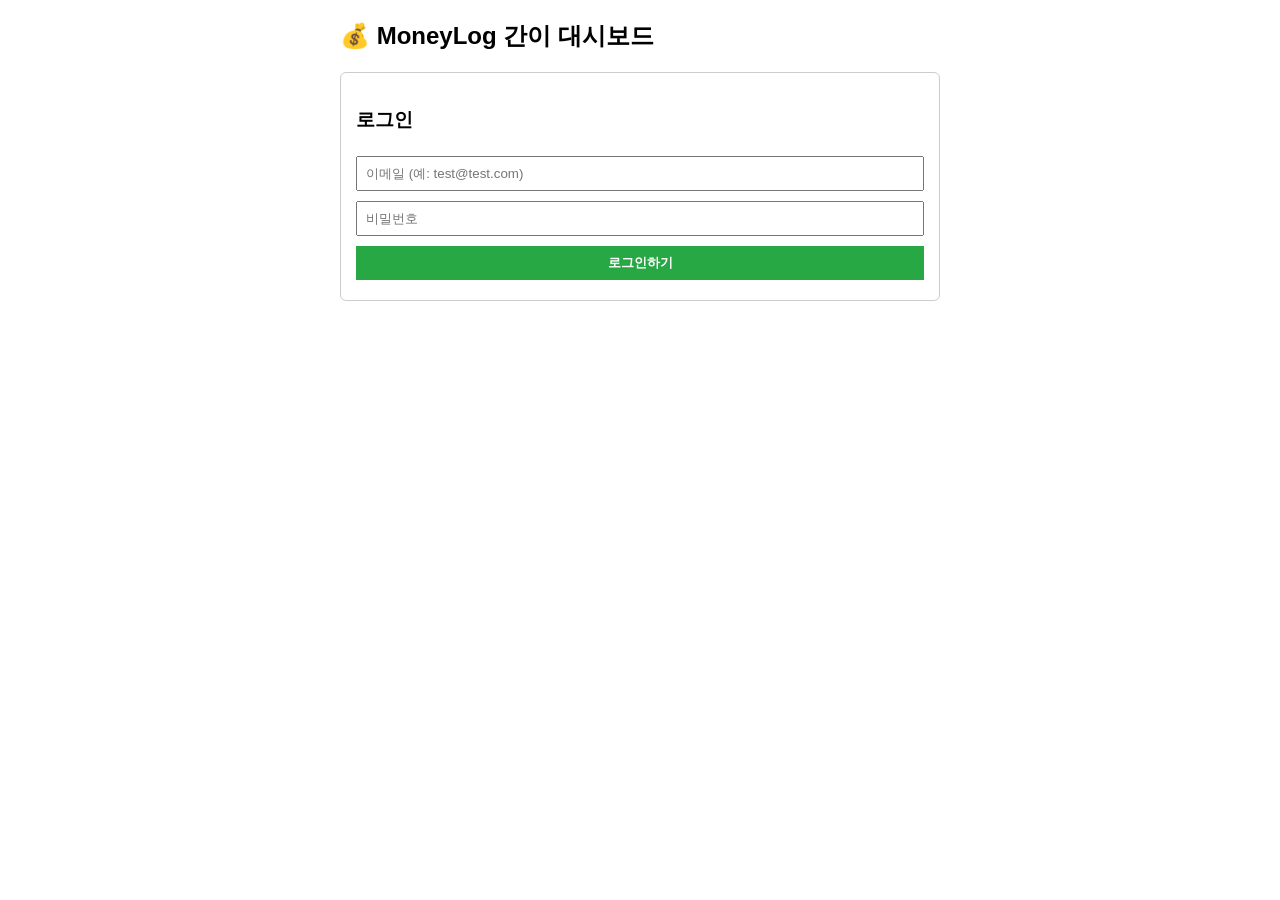
==== src/main/resources/static/index.html @ fb9a7bb3 "feat: 배포를 위한 Dockerfile 및 docker-compose 설정 추가" ====
<!DOCTYPE html>
<html lang="ko">
<head>
    <meta charset="UTF-8">
    <title>MoneyLog - 가계부</title>
    <style>
        body { font-family: sans-serif; max-width: 600px; margin: 20px auto; padding: 0 10px; }
        .box { border: 1px solid #ccc; padding: 15px; margin-bottom: 20px; border-radius: 6px; }
        input, select, button { margin: 5px 0; padding: 8px; width: 100%; box-sizing: border-box; }
        button { background-color: #28a745; color: white; border: none; font-weight: bold; cursor: pointer; }
        table { width: 100%; border-collapse: collapse; margin-top: 10px; }
        th, td { border: 1px solid #ddd; padding: 8px; text-align: left; }
        .hidden { display: none; }
    </style>
</head>
<body>
<h2>💰 MoneyLog 간이 대시보드</h2>

<!-- 1. 로그인 폼 -->
<div id="login-section" class="box">
    <h3>로그인</h3>
    <input type="email" id="login-email" placeholder="이메일 (예: test@test.com)">
    <input type="password" id="login-password" placeholder="비밀번호">
    <button onclick="login()">로그인하기</button>
</div>

<!-- 2. 메인 서비스 영역 (로그인 후 표시) -->
<div id="main-section" class="box hidden">
    <h3>거래 내역 추가</h3>
    <select id="tx-type">
        <option value="EXPENSE">지출</option>
        <option value="INCOME">수입</option>
    </select>
    <input type="number" id="tx-amount" placeholder="금액 (원)">
    <input type="number" id="tx-category" placeholder="카테고리 ID (예: 1)">
    <input type="text" id="tx-desc" placeholder="내용 (선택)">
    <input type="date" id="tx-date">
    <button onclick="createTransaction()">등록하기</button>

    <h3>거래 내역 목록</h3>
    <button onclick="fetchMonthlyStats()" style="background-color: #007bff;">목록/통계 새로고침</button>
    <table>
        <thead>
        <tr><th>날짜</th><th>유형</th><th>금액</th><th>카테고리</th><th>내용</th></tr>
        </thead>
        <tbody id="tx-list"></tbody>
    </table>
</div>

<script>
    let token = localStorage.getItem('accessToken') || '';

    if(token) showMain();

    async function login() {
        const email = document.getElementById('login-email').value;
        const password = document.getElementById('login-password').value;
        const res = await fetch('/api/auth/login', {
            method: 'POST',
            headers: { 'Content-Type': 'application/json' },
            body: JSON.stringify({ email, password })
        });
        const result = await res.json();
        if(result.success) {
            token = result.data.accessToken;
            localStorage.setItem('accessToken', token);
            showMain();
        } else {
            alert('로그인 실패: ' + result.message);
        }
    }

    function showMain() {
        document.getElementById('login-section').classList.add('hidden');
        document.getElementById('main-section').classList.remove('hidden');
        document.getElementById('tx-date').valueAsDate = new Date();
        fetchMonthlyStats();
    }

    async function createTransaction() {
        const payload = {
            type: document.getElementById('tx-type').value,
            amount: parseInt(document.getElementById('tx-amount').value),
            categoryId: parseInt(document.getElementById('tx-category').value),
            description: document.getElementById('tx-desc').value,
            transactionDate: document.getElementById('tx-date').value
        };
        const res = await fetch('/api/transactions', {
            method: 'POST',
            headers: {
                'Content-Type': 'application/json',
                'Authorization': 'Bearer ' + token
            },
            body: JSON.stringify(payload)
        });
        const result = await res.json();
        if(result.success) {
            alert('등록 완료!');
            fetchMonthlyStats();
        } else {
            alert('등록 실패: ' + result.message);
        }
    }

    async function fetchMonthlyStats() {
        const ym = new Date().toISOString().slice(0,7);
        const res = await fetch(`/api/statistics/monthly?yearMonth=${ym}`, {
            headers: { 'Authorization': 'Bearer ' + token }
        });
        const result = await res.json();
        if(result.success) {
            const tbody = document.getElementById('tx-list');
            tbody.innerHTML = '';
            // 간이 목록 표출
            if(result.data.categoryStats) {
                result.data.categoryStats.forEach(item => {
                    tbody.innerHTML += `<tr><td>${ym}</td><td>-</td><td>${item.amount}원</td><td>${item.categoryName}</td><td>${item.percentage}%</td></tr>`;
                });
            }
        }
    }
</script>
</body>
</html>
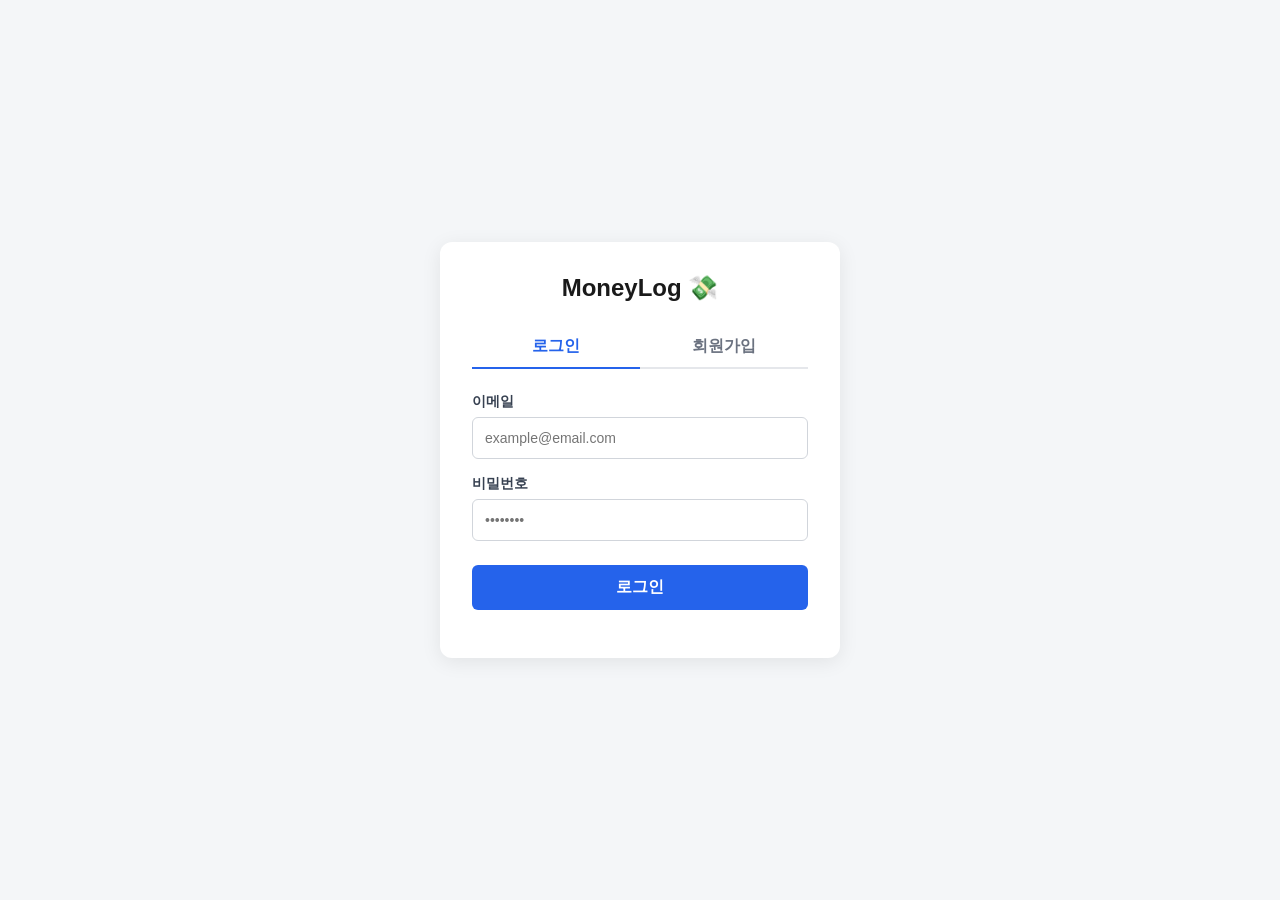
==== commit 8c92764f: "ci: GitHub Actions CI/CD 워크플로우 추가" ====
--- a/src/main/resources/static/index.html
+++ b/src/main/resources/static/index.html
@@ -2,123 +2,264 @@
 <html lang="ko">
 <head>
     <meta charset="UTF-8">
-    <title>MoneyLog - 가계부</title>
+    <meta name="viewport" content="width=device-width, initial-scale=1.0">
+    <title>Moneylog - 서비스 시작하기</title>
     <style>
-        body { font-family: sans-serif; max-width: 600px; margin: 20px auto; padding: 0 10px; }
-        .box { border: 1px solid #ccc; padding: 15px; margin-bottom: 20px; border-radius: 6px; }
-        input, select, button { margin: 5px 0; padding: 8px; width: 100%; box-sizing: border-box; }
-        button { background-color: #28a745; color: white; border: none; font-weight: bold; cursor: pointer; }
-        table { width: 100%; border-collapse: collapse; margin-top: 10px; }
-        th, td { border: 1px solid #ddd; padding: 8px; text-align: left; }
+        * {
+            box-sizing: border-box;
+            margin: 0;
+            padding: 0;
+            font-family: -apple-system, BlinkMacSystemFont, "Segoe UI", Roboto, sans-serif;
+        }
+
+        body {
+            background-color: #f4f6f8;
+            display: flex;
+            justify-content: center;
+            align-items: center;
+            min-height: 100vh;
+        }
+
+        .card {
+            background: #ffffff;
+            border-radius: 12px;
+            box-shadow: 0 4px 20px rgba(0, 0, 0, 0.08);
+            width: 100%;
+            max-width: 400px;
+            padding: 32px;
+        }
+
+        .title {
+            text-align: center;
+            font-size: 24px;
+            font-weight: 700;
+            color: #1a1a1a;
+            margin-bottom: 24px;
+        }
+
+        .tabs {
+            display: flex;
+            border-bottom: 2px solid #e5e7eb;
+            margin-bottom: 24px;
+        }
+
+        .tab-btn {
+            flex: 1;
+            padding: 10px;
+            background: none;
+            border: none;
+            font-size: 16px;
+            font-weight: 600;
+            color: #6b7280;
+            cursor: pointer;
+            text-align: center;
+        }
+
+        .tab-btn.active {
+            color: #2563eb;
+            border-bottom: 2px solid #2563eb;
+            margin-bottom: -2px;
+        }
+
+        .form-group {
+            margin-bottom: 16px;
+        }
+
+        .form-group label {
+            display: block;
+            font-size: 14px;
+            font-weight: 600;
+            color: #374151;
+            margin-bottom: 6px;
+        }
+
+        .form-group input {
+            width: 100%;
+            padding: 12px;
+            border: 1px solid #d1d5db;
+            border-radius: 6px;
+            font-size: 14px;
+            outline: none;
+            transition: border-color 0.2s;
+        }
+
+        .form-group input:focus {
+            border-color: #2563eb;
+        }
+
+        .submit-btn {
+            width: 100%;
+            padding: 12px;
+            background-color: #2563eb;
+            color: white;
+            border: none;
+            border-radius: 6px;
+            font-size: 16px;
+            font-weight: 600;
+            cursor: pointer;
+            margin-top: 8px;
+            transition: background-color 0.2s;
+        }
+
+        .submit-btn:hover {
+            background-color: #1d4ed8;
+        }
+
+        .message {
+            margin-top: 16px;
+            font-size: 14px;
+            text-align: center;
+        }
+
+        .message.error { color: #dc2626; }
+        .message.success { color: #16a34a; }
+
         .hidden { display: none; }
     </style>
 </head>
 <body>
-<h2>💰 MoneyLog 간이 대시보드</h2>
-
-<!-- 1. 로그인 폼 -->
-<div id="login-section" class="box">
-    <h3>로그인</h3>
-    <input type="email" id="login-email" placeholder="이메일 (예: test@test.com)">
-    <input type="password" id="login-password" placeholder="비밀번호">
-    <button onclick="login()">로그인하기</button>
+
+<div class="card">
+    <div class="title">MoneyLog 💸</div>
+
+    <!-- 탭 버튼 -->
+    <div class="tabs">
+        <button class="tab-btn active" id="loginTab" onclick="switchTab('login')">로그인</button>
+        <button class="tab-btn" id="signupTab" onclick="switchTab('signup')">회원가입</button>
+    </div>
+
+    <!-- 로그인 폼 -->
+    <form id="loginForm" onsubmit="handleLogin(event)">
+        <div class="form-group">
+            <label for="loginEmail">이메일</label>
+            <input type="email" id="loginEmail" placeholder="example@email.com" required>
+        </div>
+        <div class="form-group">
+            <label for="loginPassword">비밀번호</label>
+            <input type="password" id="loginPassword" placeholder="••••••••" required>
+        </div>
+        <button type="submit" class="submit-btn">로그인</button>
+    </form>
+
+    <!-- 회원가입 폼 -->
+    <form id="signupForm" class="hidden" onsubmit="handleSignup(event)">
+        <div class="form-group">
+            <label for="signupName">이름</label>
+            <input type="text" id="signupName" placeholder="홍길동" required>
+        </div>
+        <div class="form-group">
+            <label for="signupEmail">이메일</label>
+            <input type="email" id="signupEmail" placeholder="example@email.com" required>
+        </div>
+        <div class="form-group">
+            <label for="signupPassword">비밀번호</label>
+            <input type="password" id="signupPassword" placeholder="8자 이상 입력" required>
+        </div>
+        <button type="submit" class="submit-btn">가입하기</button>
+    </form>
+
+    <div id="message" class="message"></div>
 </div>
 
-<!-- 2. 메인 서비스 영역 (로그인 후 표시) -->
-<div id="main-section" class="box hidden">
-    <h3>거래 내역 추가</h3>
-    <select id="tx-type">
-        <option value="EXPENSE">지출</option>
-        <option value="INCOME">수입</option>
-    </select>
-    <input type="number" id="tx-amount" placeholder="금액 (원)">
-    <input type="number" id="tx-category" placeholder="카테고리 ID (예: 1)">
-    <input type="text" id="tx-desc" placeholder="내용 (선택)">
-    <input type="date" id="tx-date">
-    <button onclick="createTransaction()">등록하기</button>
-
-    <h3>거래 내역 목록</h3>
-    <button onclick="fetchMonthlyStats()" style="background-color: #007bff;">목록/통계 새로고침</button>
-    <table>
-        <thead>
-        <tr><th>날짜</th><th>유형</th><th>금액</th><th>카테고리</th><th>내용</th></tr>
-        </thead>
-        <tbody id="tx-list"></tbody>
-    </table>
-</div>
-
 <script>
-    let token = localStorage.getItem('accessToken') || '';
-
-    if(token) showMain();
-
-    async function login() {
-        const email = document.getElementById('login-email').value;
-        const password = document.getElementById('login-password').value;
-        const res = await fetch('/api/auth/login', {
-            method: 'POST',
-            headers: { 'Content-Type': 'application/json' },
-            body: JSON.stringify({ email, password })
-        });
-        const result = await res.json();
-        if(result.success) {
-            token = result.data.accessToken;
-            localStorage.setItem('accessToken', token);
-            showMain();
+    // 탭 전환
+    function switchTab(tab) {
+        const loginForm = document.getElementById('loginForm');
+        const signupForm = document.getElementById('signupForm');
+        const loginTab = document.getElementById('loginTab');
+        const signupTab = document.getElementById('signupTab');
+        const message = document.getElementById('message');
+
+        message.textContent = ''; // 메시지 초기화
+
+        if (tab === 'login') {
+            loginForm.classList.remove('hidden');
+            signupForm.classList.add('hidden');
+            loginTab.classList.add('active');
+            signupTab.classList.remove('active');
         } else {
-            alert('로그인 실패: ' + result.message);
+            loginForm.classList.add('hidden');
+            signupForm.classList.remove('hidden');
+            loginTab.classList.remove('active');
+            signupTab.classList.add('active');
         }
     }
 
-    function showMain() {
-        document.getElementById('login-section').classList.add('hidden');
-        document.getElementById('main-section').classList.remove('hidden');
-        document.getElementById('tx-date').valueAsDate = new Date();
-        fetchMonthlyStats();
+    // 로그인 API 호출
+    async function handleLogin(e) {
+        e.preventDefault();
+        const email = document.getElementById('loginEmail').value;
+        const password = document.getElementById('loginPassword').value;
+        const message = document.getElementById('message');
+
+        try {
+            const response = await fetch('/api/auth/login', {
+                method: 'POST',
+                headers: { 'Content-Type': 'application/json' },
+                body: JSON.stringify({ email, password })
+            });
+
+            const result = await response.json();
+
+            if (response.ok && result.success) {
+                // 백엔드 응답 구조(result.data.accessToken)에 정확히 접근!
+                const token = result.data?.accessToken;
+
+                if (token) {
+                    localStorage.setItem('accessToken', token);
+
+                    message.className = 'message success';
+                    message.textContent = '로그인 성공! 대시보드로 이동합니다...';
+
+                    // 1초 뒤 대시보드로 이동
+                    setTimeout(() => {
+                        window.location.href = '/dashboard.html';
+                    }, 1000);
+                } else {
+                    message.className = 'message error';
+                    message.textContent = '토큰 정보를 가져오지 못했습니다.';
+                }
+            } else {
+                message.className = 'message error';
+                message.textContent = result.message || '로그인에 실패했습니다.';
+            }
+        } catch (err) {
+            message.className = 'message error';
+            message.textContent = '서버 통신 오류가 발생했습니다.';
+        }
     }
 
-    async function createTransaction() {
-        const payload = {
-            type: document.getElementById('tx-type').value,
-            amount: parseInt(document.getElementById('tx-amount').value),
-            categoryId: parseInt(document.getElementById('tx-category').value),
-            description: document.getElementById('tx-desc').value,
-            transactionDate: document.getElementById('tx-date').value
-        };
-        const res = await fetch('/api/transactions', {
-            method: 'POST',
-            headers: {
-                'Content-Type': 'application/json',
-                'Authorization': 'Bearer ' + token
-            },
-            body: JSON.stringify(payload)
-        });
-        const result = await res.json();
-        if(result.success) {
-            alert('등록 완료!');
-            fetchMonthlyStats();
-        } else {
-            alert('등록 실패: ' + result.message);
-        }
-    }
-
-    async function fetchMonthlyStats() {
-        const ym = new Date().toISOString().slice(0,7);
-        const res = await fetch(`/api/statistics/monthly?yearMonth=${ym}`, {
-            headers: { 'Authorization': 'Bearer ' + token }
-        });
-        const result = await res.json();
-        if(result.success) {
-            const tbody = document.getElementById('tx-list');
-            tbody.innerHTML = '';
-            // 간이 목록 표출
-            if(result.data.categoryStats) {
-                result.data.categoryStats.forEach(item => {
-                    tbody.innerHTML += `<tr><td>${ym}</td><td>-</td><td>${item.amount}원</td><td>${item.categoryName}</td><td>${item.percentage}%</td></tr>`;
-                });
+    // 회원가입 API 호출
+    async function handleSignup(e) {
+        e.preventDefault();
+        const name = document.getElementById('signupName').value;
+        const email = document.getElementById('signupEmail').value;
+        const password = document.getElementById('signupPassword').value;
+        const message = document.getElementById('message');
+
+        try {
+            const response = await fetch('/api/auth/signup', {
+                method: 'POST',
+                headers: { 'Content-Type': 'application/json' },
+                body: JSON.stringify({ name, email, password })
+            });
+
+            const data = await response.json();
+
+            if (response.ok) {
+                message.className = 'message success';
+                message.textContent = '회원가입 완료! 로그인해 주세요.';
+                setTimeout(() => switchTab('login'), 1500); // 1.5초 뒤 로그인 탭으로 이동
+            } else {
+                message.className = 'message error';
+                message.textContent = data.message || '회원가입에 실패했습니다.';
             }
+        } catch (err) {
+            message.className = 'message error';
+            message.textContent = '서버 통신 오류가 발생했습니다.';
         }
     }
 </script>
+
 </body>
 </html>
